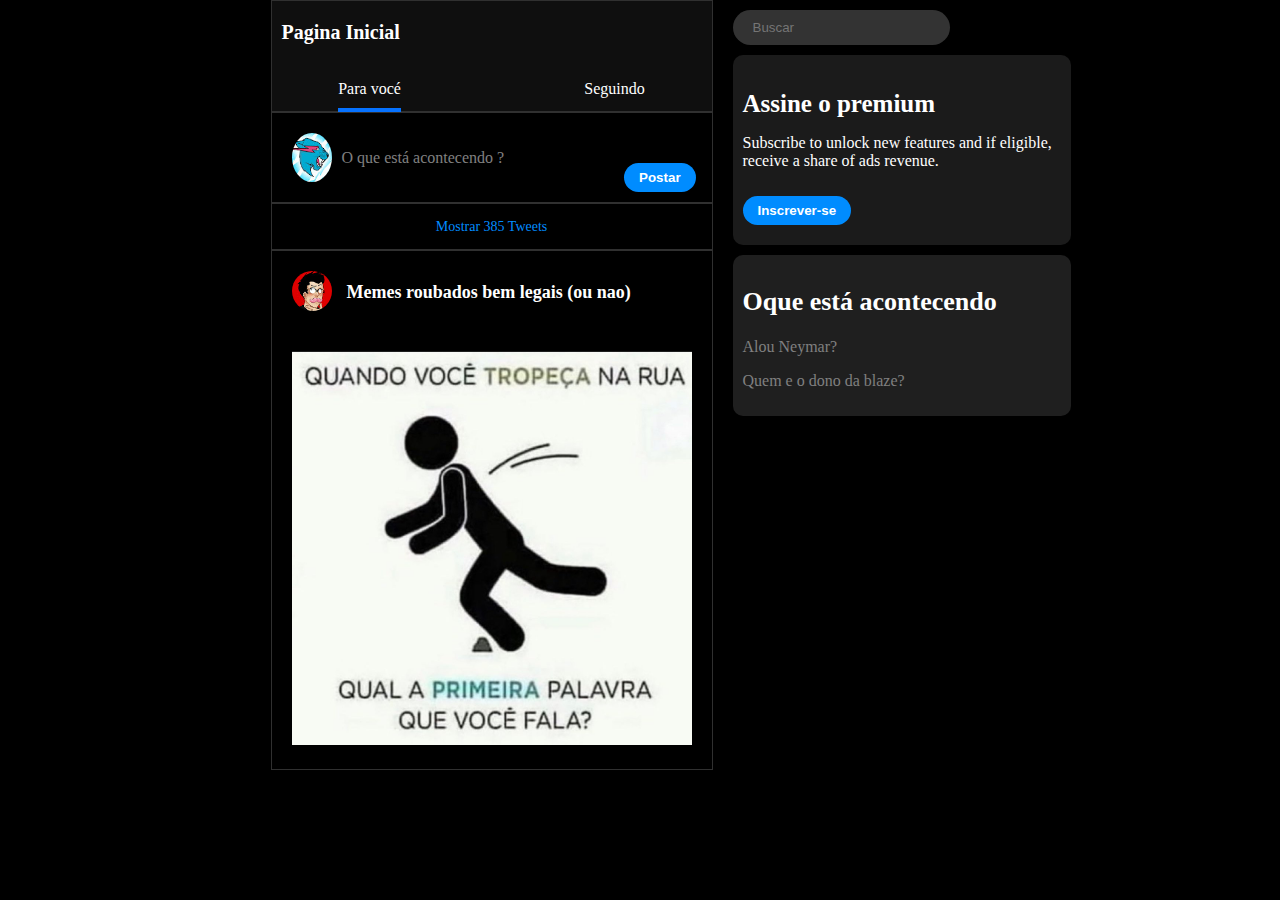
==== twiiter.html @ 11ba884c "att" ====
<!DOCTYPE html>
<html lang="pt-br">
<head>
  <meta charset="UTF-8">
  <meta name="viewport" content="width=device-width, initial-scale=1.0">
  <title>Twitter</title>
  <link rel="stylesheet" href="twiter.css">
</head>
<body>
  <main>
    <div class="sidebar">
 
      <img src="icons/Home.svg" alt="">
      <img src="icons/search.svg" alt="">
      <img src="icons/Notification.svg" alt="">
    </div>

    <div class="left">
    <header> 
    
      <h3>Pagina Inicial</h3>
    
     <div class="menu">
      <p id="forYou">Para vocé</p>
      <p>Seguindo</p>
    </div>
    </header>

    <div class="digite">
      <img src="icons/channel-6.jpeg" id="perfil" alt="">
      <p id="info">O que está acontecendo ?</p>
      <button id="postar">Postar</button>
    </div>
    
    <div class="mostrar-mais">
      <p>Mostrar 385 Tweets</p>
    </div>

    <div class="postagem-canal">
    <div class="postagem">
      <img src="icons/channel-2.jpeg" alt="" id="perfil">
      <p id="memesroubados">Memes roubados bem legais (ou nao)</p>
    </div>
      <img src="icons/meme.jfif" alt="" id="postagem">
    </div>
  </div>
    <div class="sidebar-right">
      <input type="text" placeholder="Buscar">
      <div class="premium">
        <p id="titulo">Assine o premium</p>
        <p>Subscribe to unlock new features and if eligible, receive a share of ads revenue.</p>
        <button id="inscreva">Inscrever-se</button>
      </div>
   
      <div class="aconteceu">
        <h2>Oque está acontecendo</h2>
        <p id="oque-aconteceu">Alou Neymar?</p>
        <p id="oque-aconteceu">Quem e o dono da blaze?</p>
      </div>
    </div>
  </main>
</body>
</html>
---- twiter.css ----
body { 
  background-color: gray;
  color: white;
  margin: 0;
  background-color: black;
  display: flex;
  justify-content: center;
}

main { 
  margin-left: 61px;
  width: 800px;
  display: flex;

}

.left { 
  display: flex;
  flex-direction: column;
}


h3 { 
  display: block;
  color: white;
  font-weight: bold;
  margin-left: 10px;
}

header { 
  display: flex;
  flex-direction: column;
  background-color: rgb(15, 15, 15);
  height: 100px;
  padding-bottom: 10px;
  border: 1px solid rgb(48, 48, 48);
}

.menu  { 
  display: flex;
  gap: 50px;
  justify-content: space-around;
  padding-bottom: 10px;
}

#forYou { 
  border-bottom: 4px solid rgb(6, 114, 255);
  padding-bottom: 10px;
}

.sidebar { 
  position: fixed;
  top: 20px;
  left: 10px;
  display: flex;
  flex-direction: column;
  border-right: 1px solid rgb(0, 0, 0);
  padding-right: 10px;
}

img { 
  width: 40px;
  margin-bottom: 20px;
  color: white;
}

.digite { 
  display: flex;
  flex-direction: row;
  background-color: black;
  padding-top: 20px;
  padding-left: 10px;
  border: 1px solid rgb(48, 48, 48);
}

h3 { 
  font-size: 20px;
}

#perfil  { 
  margin-left: 10px;
  border-radius: 50%;
  cursor: pointer;
}

#info { 
  margin-left: 10px;
  color: gray;
}

#postar { 
  margin-bottom: 10px;
  margin-top: 30px;
  margin-left: 120px;
  padding: 7px 15px;
  border-radius: 20px;
  background-color: rgb(0, 140, 255);
  border: none;
  color: white;
  font-weight: bold;
  cursor: pointer;
}

.mostrar-mais { 
  background-color: black;
  padding: 10px;
  height: 25px;
  text-align: center;
  border: 1px solid rgb(48, 48, 48);
  display: flex;
  align-items: center;
  justify-content: center;
  color: rgb(0, 140, 255);
  font-size: 14px;
  cursor: pointer;
}

#postagem { 
  width: 400px;
  margin-left: 10px;
  padding: 20px;
  cursor: pointer;
  margin: 0;
}

.postagem { 
  display: flex;
  align-items: center;
  padding-top: 20px;
  margin-left: 10px;
}

.postagem-canal { 
  background-color: black;
  border: 1px solid rgb(48, 48, 48);
}

#memesroubados { 
  margin-left: 15px;
  font-weight: bold;
  font-size: 18px;
  margin-top: 0;
}

.sidebar-right { 
  margin-left: 20px;
  margin-top: 10px;
  top: 5px;
  width: 350px;
}

input { 
  background-color: rgb(51, 51, 51);
  border: none;
  padding: 10px 20px;
  color: black;
  border-radius: 20px;
}

.premium { 
  background-color: rgb(27, 27, 27);
  padding: 10px;
  margin-top: 10px;
  border-radius: 10px;

}

#titulo { 
  font-size: 25px;
  margin-bottom: 10px;
  font-weight: bold;
}

#inscreva { 
  padding: 7px 15px;
  margin-top: 10px;
  margin-bottom: 10px;
  border-radius: 15px;
  background-color: rgb(0, 140, 255);;
  border: none;
  color: white;
  font-weight: bold;
  cursor: pointer;
}

.aconteceu { 
  background-color: rgb(31, 31, 31);
  padding: 10px;
  margin-top: 10px;
  border-radius: 10px;
}

h2 { 
  font-size: 26px;
}

#oque-aconteceu { 
  color: gray;
}
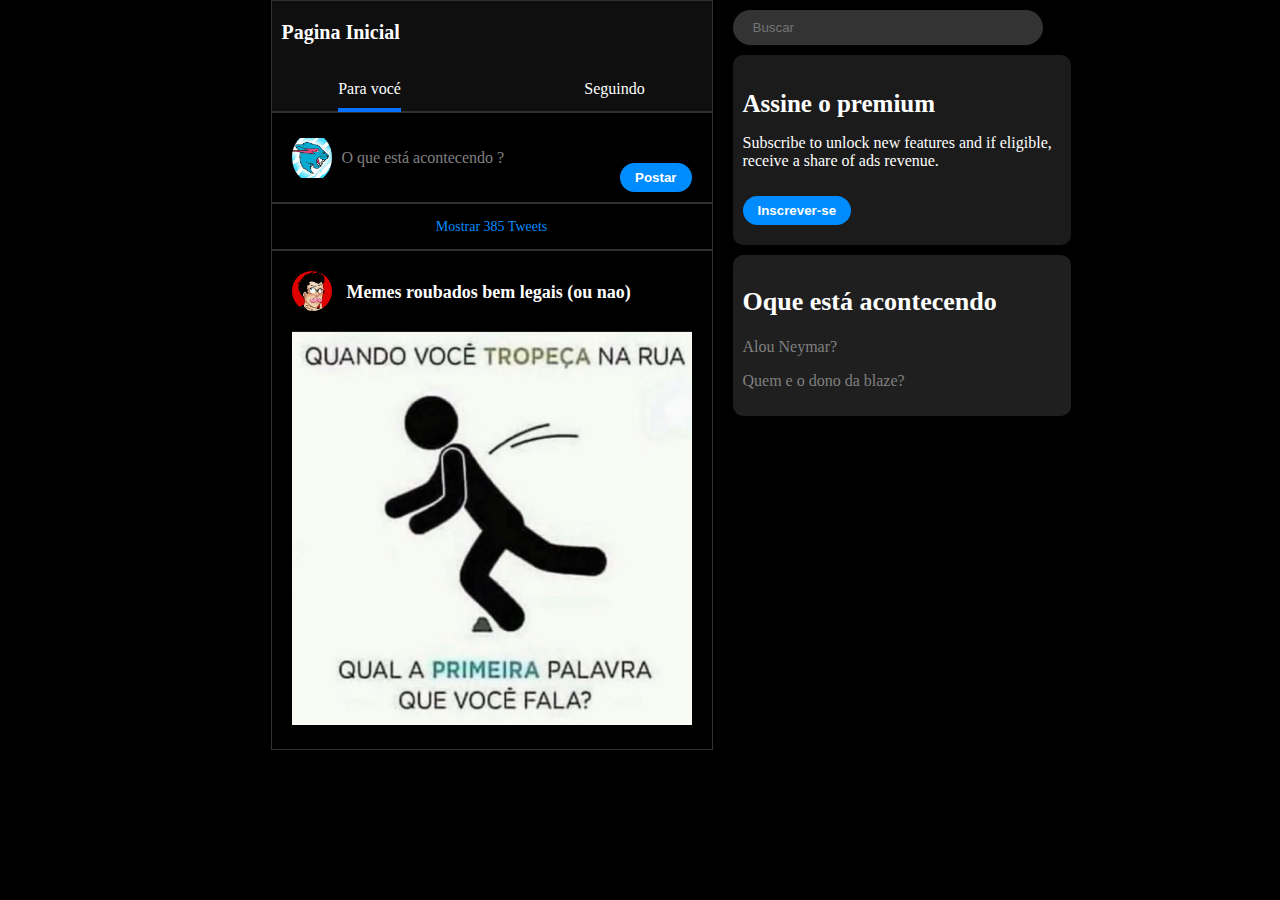
==== commit 76f520b3: "att" ====
--- a/twiiter.html
+++ b/twiiter.html
@@ -9,7 +9,6 @@
 <body>
   <main>
     <div class="sidebar">
- 
       <img src="icons/Home.svg" alt="">
       <img src="icons/search.svg" alt="">
       <img src="icons/Notification.svg" alt="">
@@ -29,7 +28,9 @@
     <div class="digite">
       <img src="icons/channel-6.jpeg" id="perfil" alt="">
       <p id="info">O que está acontecendo ?</p>
+      <div class="botao-postar">
       <button id="postar">Postar</button>
+    </div>
     </div>
     
     <div class="mostrar-mais">
--- a/twiter.css
+++ b/twiter.css
@@ -1,5 +1,5 @@
 body { 
-  background-color: gray;
+
   color: white;
   margin: 0;
   background-color: black;
@@ -71,6 +71,7 @@
   padding-top: 20px;
   padding-left: 10px;
   border: 1px solid rgb(48, 48, 48);
+
 }
 
 h3 { 
@@ -81,6 +82,7 @@
   margin-left: 10px;
   border-radius: 50%;
   cursor: pointer;
+  object-fit: contain;
 }
 
 #info { 
@@ -91,7 +93,7 @@
 #postar { 
   margin-bottom: 10px;
   margin-top: 30px;
-  margin-left: 120px;
+ 
   padding: 7px 15px;
   border-radius: 20px;
   background-color: rgb(0, 140, 255);
@@ -99,6 +101,15 @@
   color: white;
   font-weight: bold;
   cursor: pointer;
+
+}
+
+.botao-postar { 
+  display: flex;
+  flex: 1; /* Garante que o botão ocupe todo o espaço disponível */
+  justify-content: flex-end; /* Alinha o conteúdo à direita */
+  align-items: flex-end; 
+  margin-right: 20px;
 }
 
 .mostrar-mais { 
@@ -118,7 +129,7 @@
 #postagem { 
   width: 400px;
   margin-left: 10px;
-  padding: 20px;
+  padding: 0 20px 20px 20px;
   cursor: pointer;
   margin: 0;
 }
@@ -196,4 +207,8 @@
 
 #oque-aconteceu { 
   color: gray;
+}
+
+input { 
+  width: 80%;
 }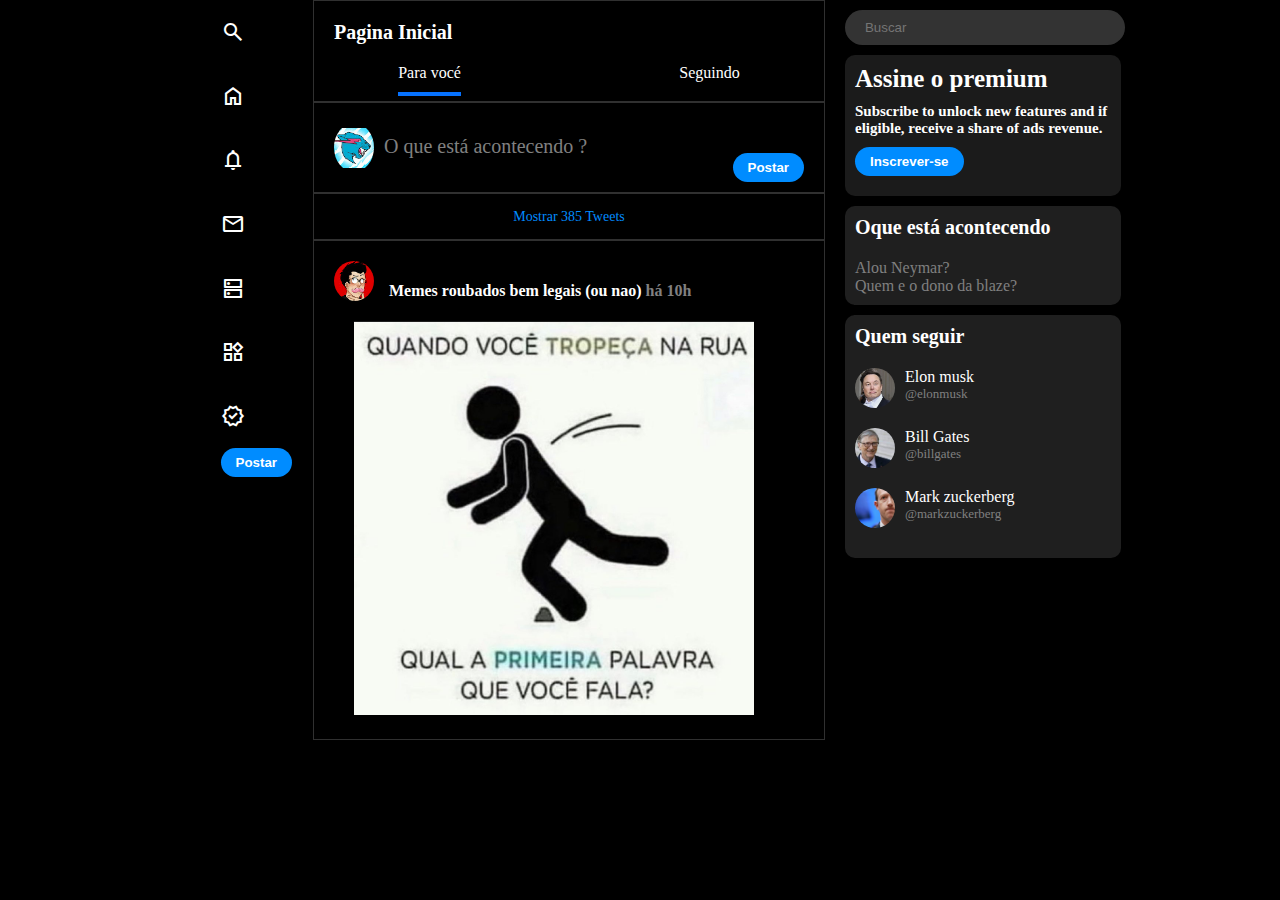
==== commit 155c2d57: "atualizaçao" ====
--- a/twiiter.html
+++ b/twiiter.html
@@ -1,50 +1,86 @@
 <!DOCTYPE html>
 <html lang="pt-br">
+
 <head>
   <meta charset="UTF-8">
   <meta name="viewport" content="width=device-width, initial-scale=1.0">
   <title>Twitter</title>
   <link rel="stylesheet" href="twiter.css">
+  <link rel="stylesheet"
+    href="https://fonts.googleapis.com/css2?family=Material+Symbols+Outlined:opsz,wght,FILL,GRAD@48,400,0,0" />
+  <link rel="stylesheet"
+    href="https://fonts.googleapis.com/css2?family=Material+Symbols+Outlined:opsz,wght,FILL,GRAD@48,400,0,0" />
+  <link rel="stylesheet"
+    href="https://fonts.googleapis.com/css2?family=Material+Symbols+Outlined:opsz,wght,FILL,GRAD@48,400,0,0" />
+  <link rel="stylesheet"
+    href="https://fonts.googleapis.com/css2?family=Material+Symbols+Outlined:opsz,wght,FILL,GRAD@48,400,0,0" />
+  <link rel="stylesheet"
+    href="https://fonts.googleapis.com/css2?family=Material+Symbols+Outlined:opsz,wght,FILL,GRAD@20..48,100..700,0..1,-50..200" />
+  <link rel="stylesheet"
+    href="https://fonts.googleapis.com/css2?family=Material+Symbols+Outlined:opsz,wght,FILL,GRAD@20..48,100..700,0..1,-50..200" />
+  <link rel="stylesheet"
+    href="https://fonts.googleapis.com/css2?family=Material+Symbols+Outlined:opsz,wght,FILL,GRAD@48,400,0,0" />
 </head>
+
 <body>
   <main>
     <div class="sidebar">
-      <img src="icons/Home.svg" alt="">
-      <img src="icons/search.svg" alt="">
-      <img src="icons/Notification.svg" alt="">
+      <span class="material-symbols-outlined">
+        search 
+      </span>
+      <span class="material-symbols-outlined">
+        home 
+    
+      </span>
+      <span class="material-symbols-outlined"> 
+        notifications 
+      </span>
+      <span class="material-symbols-outlined">
+        mail
+      </span>
+      <span class="material-symbols-outlined">
+        dns
+      </span>
+      <span class="material-symbols-outlined">
+        widgets
+      </span>
+      <span class="material-symbols-outlined">
+        verified
+      </span>
+      <button id="postarum">Postar</button>
     </div>
 
     <div class="left">
-    <header> 
-    
-      <h3>Pagina Inicial</h3>
-    
-     <div class="menu">
-      <p id="forYou">Para vocé</p>
-      <p>Seguindo</p>
+      <header>
+
+        <h3 id="title">Pagina Inicial</h3>
+
+        <div class="menu">
+          <p id="forYou">Para vocé</p>
+          <p>Seguindo</p>
+        </div>
+      </header>
+
+      <div class="digite">
+        <img src="icons/channel-6.jpeg" id="perfil" alt="">
+        <p id="info">O que está acontecendo ?</p>
+        <div class="botao-postar">
+          <button id="postar">Postar</button>
+        </div>
+      </div>
+
+      <div class="mostrar-mais">
+        <p>Mostrar 385 Tweets</p>
+      </div>
+
+      <div class="postagem-canal">
+        <div class="postagem">
+          <img src="icons/channel-2.jpeg" alt="" id="perfil">
+          <p id="memesroubados">Memes roubados bem legais (ou nao) <span class="horas">há 10h</span></p>
+        </div>
+        <img src="icons/meme.jfif" alt="" id="postagem">
+      </div>
     </div>
-    </header>
-
-    <div class="digite">
-      <img src="icons/channel-6.jpeg" id="perfil" alt="">
-      <p id="info">O que está acontecendo ?</p>
-      <div class="botao-postar">
-      <button id="postar">Postar</button>
-    </div>
-    </div>
-    
-    <div class="mostrar-mais">
-      <p>Mostrar 385 Tweets</p>
-    </div>
-
-    <div class="postagem-canal">
-    <div class="postagem">
-      <img src="icons/channel-2.jpeg" alt="" id="perfil">
-      <p id="memesroubados">Memes roubados bem legais (ou nao)</p>
-    </div>
-      <img src="icons/meme.jfif" alt="" id="postagem">
-    </div>
-  </div>
     <div class="sidebar-right">
       <input type="text" placeholder="Buscar">
       <div class="premium">
@@ -52,13 +88,39 @@
         <p>Subscribe to unlock new features and if eligible, receive a share of ads revenue.</p>
         <button id="inscreva">Inscrever-se</button>
       </div>
-   
+
       <div class="aconteceu">
-        <h2>Oque está acontecendo</h2>
+        <h3>Oque está acontecendo</h3>
         <p id="oque-aconteceu">Alou Neymar?</p>
         <p id="oque-aconteceu">Quem e o dono da blaze?</p>
+      </div>
+      
+      <div class="quemseguir">
+        <h3>Quem seguir</h3>
+        <div class="elonmusk">
+          <img  id="perfilvisual" src="icons/elon-musk-bilionari.webp" alt="">
+          <div class="detalhes">
+          <span id="nomes">Elon musk</span>
+         <p id="arroba">@elonmusk</p>
+        </div>
+        </div>
+        <div class="billgates">
+          <img id="perfilvisual" src="icons/billgates.jfif" alt="">
+          <div class="detalhes">
+          <span id="nomes">Bill Gates</span>
+            <p id="arroba">@billgates</p>
+        </div>
+        </div>
+        <div class="mark">
+          <img id="perfilvisual" src="icons/zuckerberg.jfif" alt="">
+          <div class="detalhes">
+          <span id="nomes">Mark zuckerberg</span>
+            <p id="arroba">@markzuckerberg</p>
+        </div>
+        </div>
       </div>
     </div>
   </main>
 </body>
+
 </html>--- a/twiter.css
+++ b/twiter.css
@@ -9,7 +9,7 @@
 
 main { 
   margin-left: 61px;
-  width: 800px;
+  width: 900px;
   display: flex;
 
 }
@@ -24,15 +24,15 @@
   display: block;
   color: white;
   font-weight: bold;
-  margin-left: 10px;
+
 }
 
 header { 
   display: flex;
   flex-direction: column;
-  background-color: rgb(15, 15, 15);
+  background-color: black;
   height: 100px;
-  padding-bottom: 10px;
+ 
   border: 1px solid rgb(48, 48, 48);
 }
 
@@ -49,19 +49,38 @@
 }
 
 .sidebar { 
-  position: fixed;
-  top: 20px;
-  left: 10px;
   display: flex;
   flex-direction: column;
   border-right: 1px solid rgb(0, 0, 0);
-  padding-right: 10px;
+
+  padding-right: 20px;
+}
+
+
+span { 
+  margin-bottom: 20px;
+  margin-top: 20px;
+  cursor: pointer;
+}
+
+#postarum { 
+  margin-bottom: 10px;
+
+ 
+  padding: 7px 15px;
+  border-radius: 20px;
+  background-color: rgb(0, 140, 255);
+  border: none;
+  color: white;
+  font-weight: bold;
+  cursor: pointer;
 }
 
 img { 
   width: 40px;
   margin-bottom: 20px;
   color: white;
+
 }
 
 .digite { 
@@ -88,6 +107,10 @@
 #info { 
   margin-left: 10px;
   color: gray;
+  font-size: 20px;
+  display: flex;
+  margin-top: 12px;
+
 }
 
 #postar { 
@@ -132,7 +155,10 @@
   padding: 0 20px 20px 20px;
   cursor: pointer;
   margin: 0;
-}
+  margin-right: 50px;
+  margin-left: 20px;
+}
+
 
 .postagem { 
   display: flex;
@@ -149,8 +175,12 @@
 #memesroubados { 
   margin-left: 15px;
   font-weight: bold;
-  font-size: 18px;
-  margin-top: 0;
+  font-size: 16px;
+  margin-top: 0;
+}
+
+.horas { 
+  color: gray;
 }
 
 .sidebar-right { 
@@ -173,6 +203,8 @@
   padding: 10px;
   margin-top: 10px;
   border-radius: 10px;
+  font-weight: bold;
+  font-size: 15px;
 
 }
 
@@ -180,6 +212,7 @@
   font-size: 25px;
   margin-bottom: 10px;
   font-weight: bold;
+  margin-top: 0;
 }
 
 #inscreva { 
@@ -201,8 +234,13 @@
   border-radius: 10px;
 }
 
+.aconteceu > h3 { 
+  margin-top: 0;
+}
+
 h2 { 
   font-size: 26px;
+  margin-top: 0;
 }
 
 #oque-aconteceu { 
@@ -210,5 +248,51 @@
 }
 
 input { 
-  width: 80%;
+  width: 87%;
+}
+
+.quemseguir { 
+  background-color: rgb(31, 31, 31); 
+  padding: 10px;
+  margin-top: 10px;
+  border-radius: 10px;
+}
+
+.quemseguir > h3  { 
+  margin-top: 0;
+}
+
+#title { 
+  margin-left: 20px;
+}
+
+p { 
+  margin: 0;
+}
+
+.elonmusk, .mark, .billgates { 
+  display: flex;
+  flex-direction: row;
+}
+
+
+.elonmusk > span { 
+  margin-left: 10px;
+}
+
+#nomes { 
+  margin-left: 10px;
+}
+
+#arroba { 
+  font-size: 13px;
+  color: gray;
+  margin-left: 10px;
+}
+
+#perfilvisual { 
+  border-radius: 50%;
+  width: 40px;
+  height: 40px;
+  object-fit: cover;
 }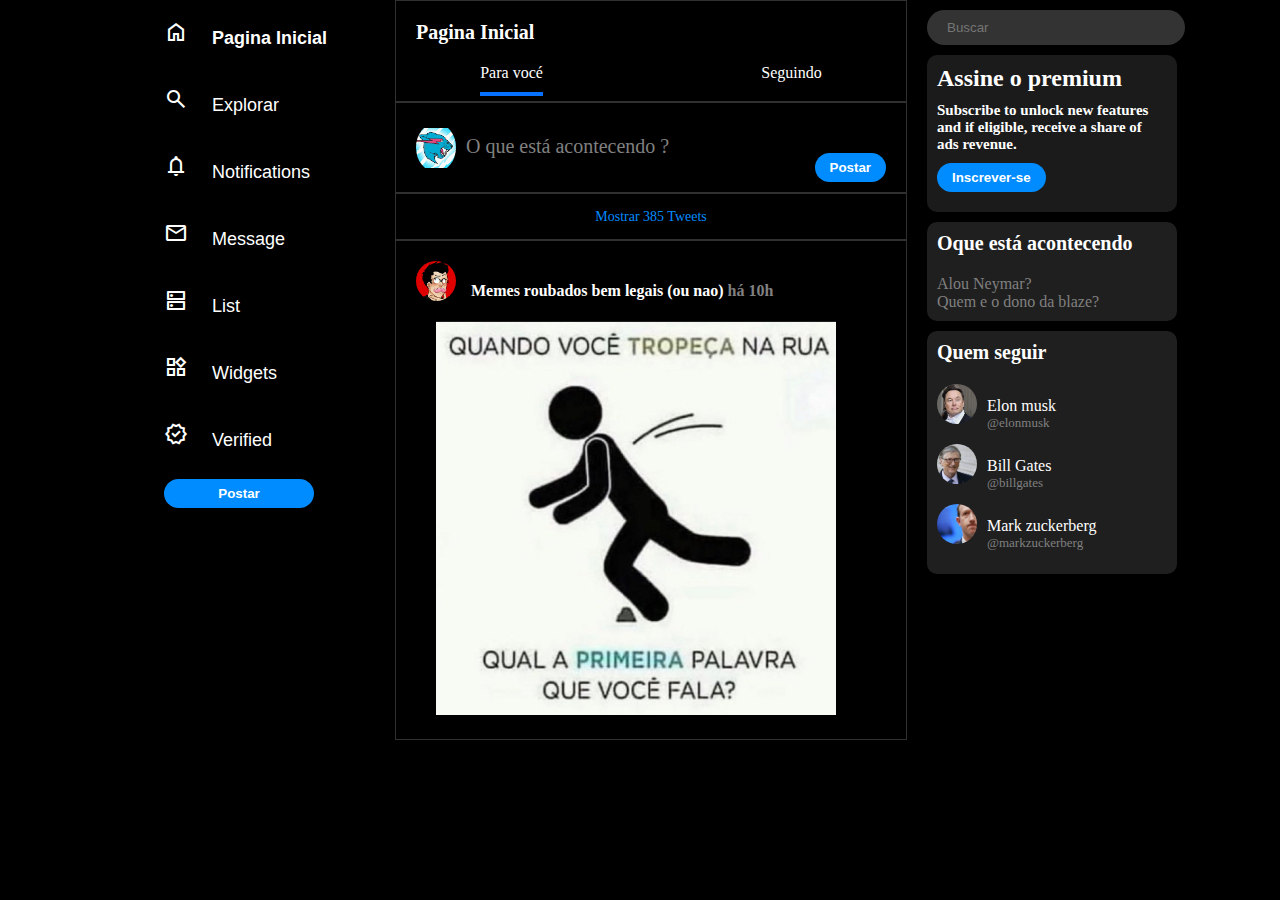
==== commit c4bc4388: "att" ====
--- a/twiiter.html
+++ b/twiiter.html
@@ -26,26 +26,26 @@
   <main>
     <div class="sidebar">
       <span class="material-symbols-outlined">
-        search 
+        home <p class="descri">Pagina Inicial</p>
+    
       </span>
       <span class="material-symbols-outlined">
-        home 
-    
+        search  <p class="descris">Explorar</p>
       </span>
       <span class="material-symbols-outlined"> 
-        notifications 
+        notifications <p class="descris"> Notifications</p>
       </span>
       <span class="material-symbols-outlined">
-        mail
+        mail <p class="descris"> Message</p>
       </span>
       <span class="material-symbols-outlined">
-        dns
+        dns <p class="descris"> List</p>
       </span>
       <span class="material-symbols-outlined">
-        widgets
+        widgets <p class="descris"> Widgets</p>
       </span>
       <span class="material-symbols-outlined">
-        verified
+        verified <p class="descris"> Verified</p>
       </span>
       <button id="postarum">Postar</button>
     </div>
@@ -100,22 +100,31 @@
         <div class="elonmusk">
           <img  id="perfilvisual" src="icons/elon-musk-bilionari.webp" alt="">
           <div class="detalhes">
-          <span id="nomes">Elon musk</span>
-         <p id="arroba">@elonmusk</p>
+            <div class="alinhado">
+            <span id="nomes">Elon musk</span>
+            <p id="arroba">@elonmusk</p>
+          </div>
+    
         </div>
         </div>
         <div class="billgates">
           <img id="perfilvisual" src="icons/billgates.jfif" alt="">
           <div class="detalhes">
+            <div class="alinhado">
           <span id="nomes">Bill Gates</span>
             <p id="arroba">@billgates</p>
+          </div>
+      
         </div>
         </div>
         <div class="mark">
           <img id="perfilvisual" src="icons/zuckerberg.jfif" alt="">
           <div class="detalhes">
+            <div class="alinhado">
           <span id="nomes">Mark zuckerberg</span>
             <p id="arroba">@markzuckerberg</p>
+          </div>
+        
         </div>
         </div>
       </div>
--- a/twiter.css
+++ b/twiter.css
@@ -9,8 +9,8 @@
 
 main { 
   margin-left: 61px;
-  width: 900px;
-  display: flex;
+  display: flex;
+  justify-content: center;
 
 }
 
@@ -52,8 +52,10 @@
   display: flex;
   flex-direction: column;
   border-right: 1px solid rgb(0, 0, 0);
-
-  padding-right: 20px;
+  width: 150px;
+  padding-right: 80px;
+
+
 }
 
 
@@ -65,7 +67,7 @@
 
 #postarum { 
   margin-bottom: 10px;
-
+  margin-top: 10px;
  
   padding: 7px 15px;
   border-radius: 20px;
@@ -75,6 +77,7 @@
   font-weight: bold;
   cursor: pointer;
 }
+
 
 img { 
   width: 40px;
@@ -187,7 +190,7 @@
   margin-left: 20px;
   margin-top: 10px;
   top: 5px;
-  width: 350px;
+  width: 250px;
 }
 
 input { 
@@ -209,7 +212,7 @@
 }
 
 #titulo { 
-  font-size: 25px;
+  font-size: 24px;
   margin-bottom: 10px;
   font-weight: bold;
   margin-top: 0;
@@ -273,12 +276,22 @@
 .elonmusk, .mark, .billgates { 
   display: flex;
   flex-direction: row;
+
+
+}
+
+.detalhes {
+  display: flex;
+  align-items: center;
+
+
 }
 
 
 .elonmusk > span { 
   margin-left: 10px;
 }
+
 
 #nomes { 
   margin-left: 10px;
@@ -295,4 +308,24 @@
   width: 40px;
   height: 40px;
   object-fit: cover;
-}+  cursor: pointer;
+}
+
+.descri { 
+  font-family: Arial, Helvetica, sans-serif;
+  font-size: 18px;
+  font-weight: bold;
+  display: inline-block;
+  
+}
+
+.descris { 
+font-family: Arial, Helvetica, sans-serif;
+font-size: 18px;
+display: inline-block;
+}
+
+
+
+
+
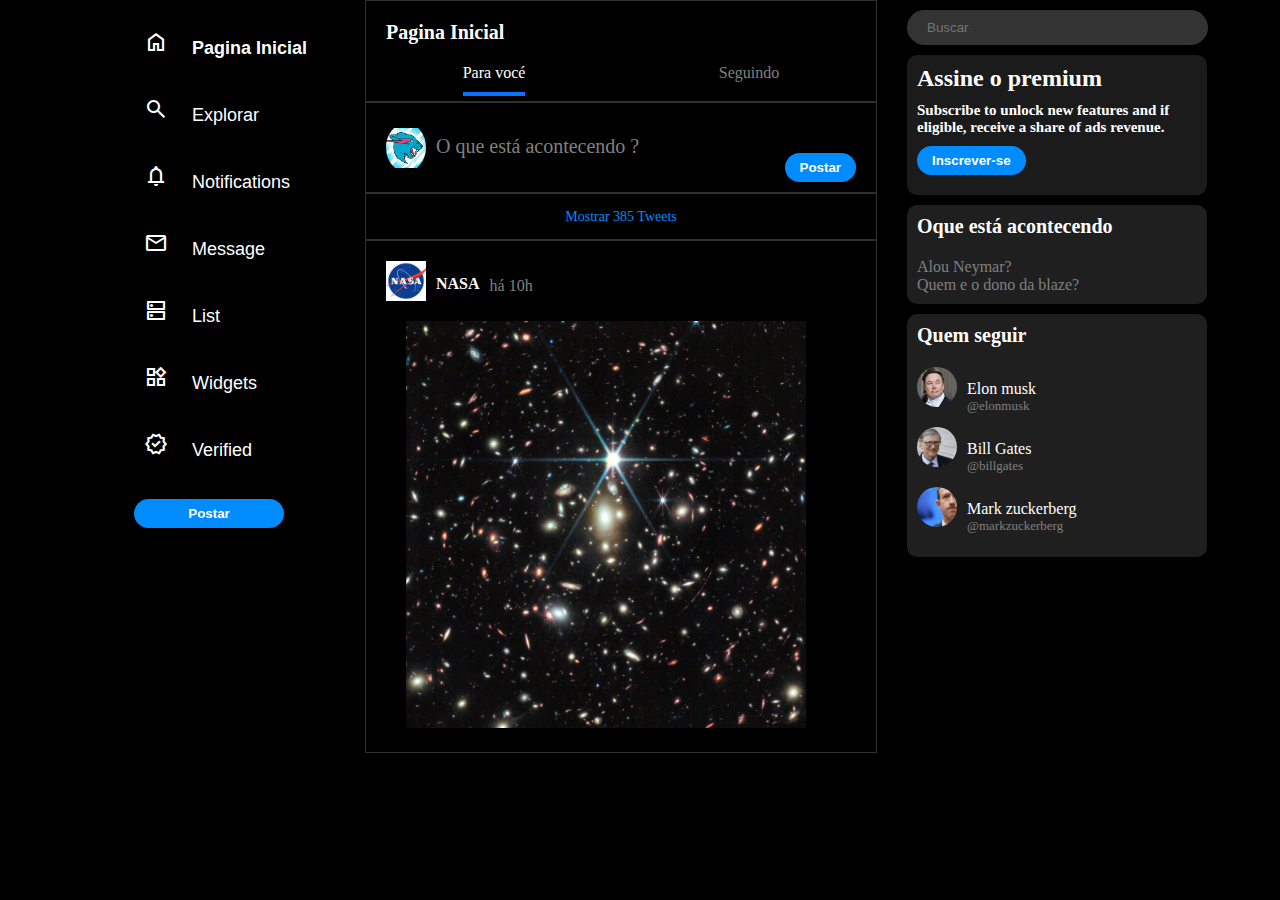
==== commit 888dc6c1: "at" ====
--- a/twiiter.html
+++ b/twiiter.html
@@ -8,22 +8,12 @@
   <link rel="stylesheet" href="twiter.css">
   <link rel="stylesheet"
     href="https://fonts.googleapis.com/css2?family=Material+Symbols+Outlined:opsz,wght,FILL,GRAD@48,400,0,0" />
-  <link rel="stylesheet"
-    href="https://fonts.googleapis.com/css2?family=Material+Symbols+Outlined:opsz,wght,FILL,GRAD@48,400,0,0" />
-  <link rel="stylesheet"
-    href="https://fonts.googleapis.com/css2?family=Material+Symbols+Outlined:opsz,wght,FILL,GRAD@48,400,0,0" />
-  <link rel="stylesheet"
-    href="https://fonts.googleapis.com/css2?family=Material+Symbols+Outlined:opsz,wght,FILL,GRAD@48,400,0,0" />
-  <link rel="stylesheet"
-    href="https://fonts.googleapis.com/css2?family=Material+Symbols+Outlined:opsz,wght,FILL,GRAD@20..48,100..700,0..1,-50..200" />
-  <link rel="stylesheet"
-    href="https://fonts.googleapis.com/css2?family=Material+Symbols+Outlined:opsz,wght,FILL,GRAD@20..48,100..700,0..1,-50..200" />
-  <link rel="stylesheet"
-    href="https://fonts.googleapis.com/css2?family=Material+Symbols+Outlined:opsz,wght,FILL,GRAD@48,400,0,0" />
 </head>
 
 <body>
+  
   <main>
+    
     <div class="sidebar">
       <span class="material-symbols-outlined">
         home <p class="descri">Pagina Inicial</p>
@@ -57,7 +47,7 @@
 
         <div class="menu">
           <p id="forYou">Para vocé</p>
-          <p>Seguindo</p>
+          <p id="seguindo">Seguindo</p>
         </div>
       </header>
 
@@ -75,10 +65,12 @@
 
       <div class="postagem-canal">
         <div class="postagem">
-          <img src="icons/channel-2.jpeg" alt="" id="perfil">
-          <p id="memesroubados">Memes roubados bem legais (ou nao) <span class="horas">há 10h</span></p>
+          <img src="icons/logorigi.jpg" alt="" id="perfilnasa">
+          <p id="memesroubados">NASA</p>
+            <span class="horas">há 10h</span>
         </div>
-        <img src="icons/meme.jfif" alt="" id="postagem">
+       
+        <img src="icons/F3HAps2WgAATfcL.jfif" alt="" id="postagem">
       </div>
     </div>
     <div class="sidebar-right">
--- a/twiter.css
+++ b/twiter.css
@@ -11,12 +11,15 @@
   margin-left: 61px;
   display: flex;
   justify-content: center;
+  box-sizing: border-box;
+
 
 }
 
 .left { 
   display: flex;
   flex-direction: column;
+  margin-right: 30px;
 }
 
 
@@ -30,15 +33,12 @@
 header { 
   display: flex;
   flex-direction: column;
-  background-color: black;
   height: 100px;
- 
   border: 1px solid rgb(48, 48, 48);
 }
 
 .menu  { 
   display: flex;
-  gap: 50px;
   justify-content: space-around;
   padding-bottom: 10px;
 }
@@ -54,8 +54,6 @@
   border-right: 1px solid rgb(0, 0, 0);
   width: 150px;
   padding-right: 80px;
-
-
 }
 
 
@@ -66,8 +64,8 @@
 }
 
 #postarum { 
-  margin-bottom: 10px;
-  margin-top: 10px;
+ 
+  margin-top: 30px;
  
   padding: 7px 15px;
   border-radius: 20px;
@@ -89,7 +87,7 @@
 .digite { 
   display: flex;
   flex-direction: row;
-  background-color: black;
+
   padding-top: 20px;
   padding-left: 10px;
   border: 1px solid rgb(48, 48, 48);
@@ -103,6 +101,13 @@
 #perfil  { 
   margin-left: 10px;
   border-radius: 50%;
+  cursor: pointer;
+  object-fit: contain;
+}
+
+#perfilnasa { 
+  margin-left: 10px;
+
   cursor: pointer;
   object-fit: contain;
 }
@@ -139,7 +144,7 @@
 }
 
 .mostrar-mais { 
-  background-color: black;
+
   padding: 10px;
   height: 25px;
   text-align: center;
@@ -171,33 +176,36 @@
 }
 
 .postagem-canal { 
-  background-color: black;
+
   border: 1px solid rgb(48, 48, 48);
 }
 
 #memesroubados { 
-  margin-left: 15px;
+  margin-left: 10px;
   font-weight: bold;
   font-size: 16px;
-  margin-top: 0;
+  margin-bottom: 15px;
 }
 
 .horas { 
   color: gray;
+  margin: 0;
+  margin-bottom: 10px;
+  margin-left: 10px;
 }
 
 .sidebar-right { 
-  margin-left: 20px;
+
   margin-top: 10px;
   top: 5px;
-  width: 250px;
+  width: 300px;
 }
 
 input { 
   background-color: rgb(51, 51, 51);
   border: none;
   padding: 10px 20px;
-  color: black;
+  color: white;
   border-radius: 20px;
 }
 
@@ -252,6 +260,10 @@
 
 input { 
   width: 87%;
+}
+
+#seguindo { 
+  color: gray;
 }
 
 .quemseguir { 
@@ -325,7 +337,17 @@
 display: inline-block;
 }
 
-
-
-
-
+.material-symbols-outlined{ 
+  margin-bottom: 0px;
+  padding: 10px;
+  width: 100%;
+  border-radius: 20px;
+  transition: background-color 0.20s;
+}
+
+.material-symbols-outlined:hover { 
+  background-color: rgba(102, 102, 102, 0.322)
+}
+
+
+
